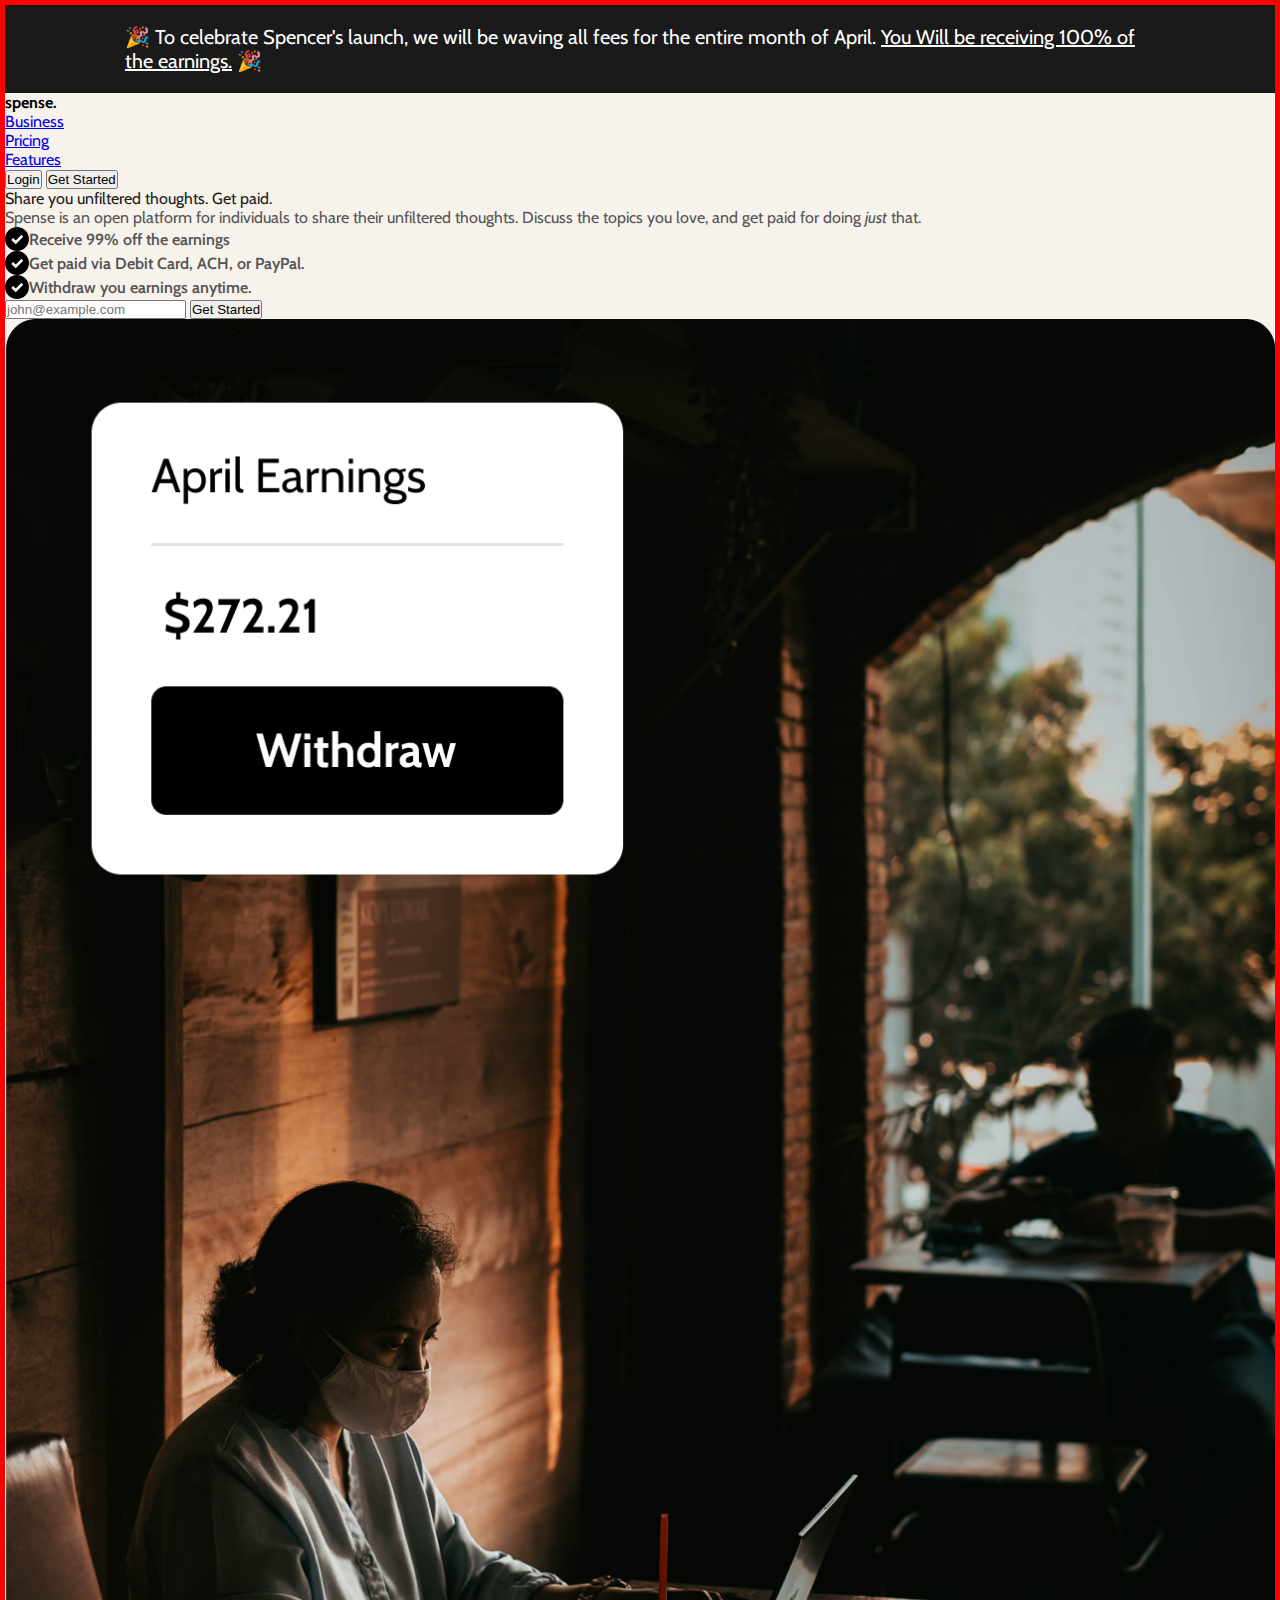
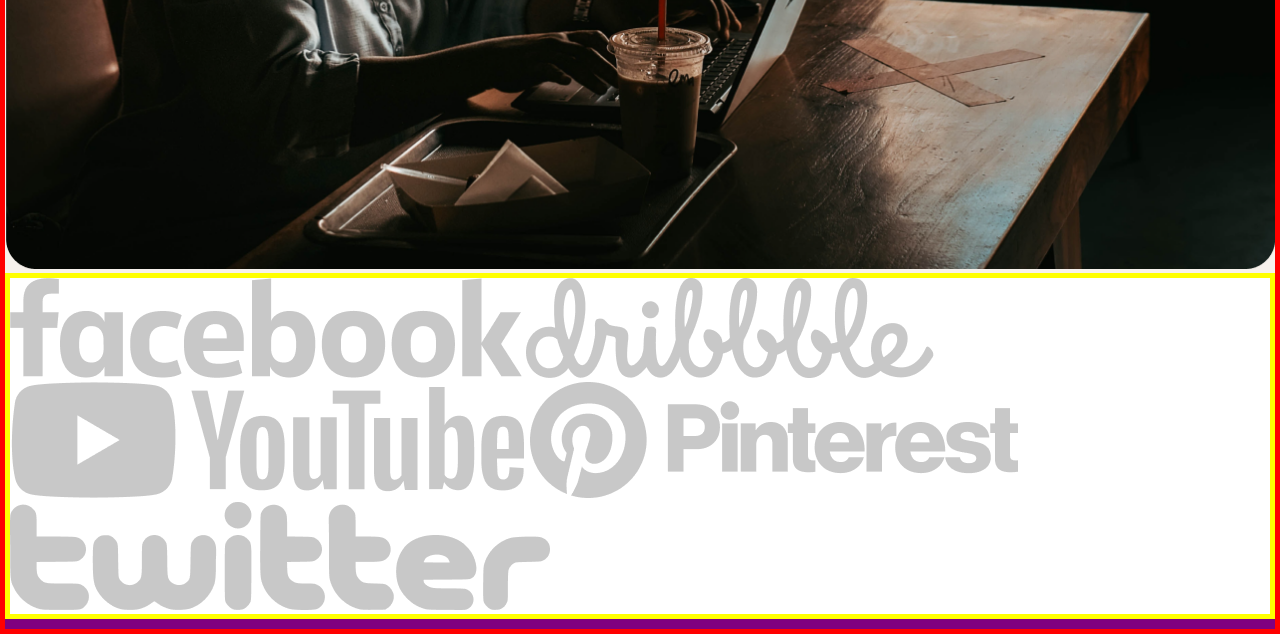
==== index.html @ 33059eef "finish header section mobile view" ====
<!DOCTYPE html>
<html lang="en">
<head>
    <meta charset="UTF-8">
    <meta http-equiv="X-UA-Compatible" content="IE=edge">
    <meta name="viewport" content="width=device-width, initial-scale=1.0">
    <link rel="stylesheet" href="style.css">
    <title>Spense</title>
</head>
<body>
    <div class = "flexContainer">
        <div class="banner">
            <p>&#127881 To celebrate Spencer's launch, we will be waving all fees for the entire month of April. <u>You Will be receiving 100% of the earnings.</u> &#127881</p>
        </div>
        <div class="header">
            <div class = "headerBar">
                <div class="logo">spense.</div>
                <div class="nav">
                    <ul class = "navList">
                        <li class = "navItem"><a href="#">Business</a></li>
                        <li class = "navItem"><a href="#">Pricing</a></li>
                        <li class = "navItem"><a href="#">Features</a></li>
                    </ul>
                </div>
                <div class="signup">
                    <button>Login</button>
                    <button>Get Started</button>
                </div>
            </div>

                <div class="mobileBar">
                    <div class="logo">spense.</div>

                    <div id = "hambug" class = "hamburgerMenu">
                        <svg width="24" height="20" viewBox="0 0 24 20" fill="none" xmlns="http://www.w3.org/2000/svg">
                            <path d="M24 4H0V0H24V4ZM24 8H0V12H24V8ZM24 16H0V20H24V16Z" fill="black"/>
                        </svg>
                    </div>

                    <div id = "sidebar" class = "menuSide">
                        <ul class="navSidebar">
                            <li><a href="#">Business</a></li>
                            <li><a href="#">Pricing</a></li>
                            <li><a href="#">Features</a></li>
                            <li><button id = "sideBtn" class="contactBtn sideBtn">Login / Get Started</button></li>
                        </ul>
                    </div>
                </div>
            <div class="headerBody">
                <div class="headLeft">
                    <div class="bigText">Share you unfiltered thoughts. Get paid.</div>
                    <div class="smallText">Spense is an open platform for individuals to share their unfiltered thoughts. Discuss the topics you love, and get paid for doing <em>just</em> that.</div>
                    <ul class="perksList">
                        <li class="perk">
                            <img src="Assets\Checkmark.svg">
                            Receive 99% off the earnings
                        </li>
                        <li class="perk">
                            <img src="Assets\Checkmark.svg">
                            Get paid via Debit Card, ACH, or PayPal.
                        </li>
                        <li class="perk">
                            <img src="Assets\Checkmark.svg">
                            Withdraw you earnings anytime.
                        </li>
                    </ul>
                    <form class = "signupForm">
                        <input type="email" id = "email" name = "email" placeholder="john@example.com">
                        <input type = "submit" id = "submit" value = "Get Started">
                    </form>
                </div>
                <div class="headRight">
                    <div class="headImg"> 
                        <img class="headImgMob" src="Assets\HeroImageMobile.png">
                        <img class="headImgTab" src="Assets\Hero Image (Tablet).png">
                        <img class="headImgDesk" src="Assets\Hero Image (Desktop).png">
                    </div>
                </div>
            </div>
        </div>
        <div class="spotlight">
            <div class="compLogo">
                <img class = "facebook" src="Assets\Facebook Logo.png">
                <img class="dribbble" src="Assets\Dribbble Logo.png">
                <img class="youtube" src="Assets\Youtube Logo.png">
                <img class="pinterest" src="Assets\Pinterest Logo.png">
                <img class="twitter" src="Assets\Twitter Logo.png">
            </div>
            <div class="mobHighlight">

            </div>
            <div class="demoHighlight"></div>

        </div>
        <div class="footer">

        </div>
    </div>
</body>
</html>
---- style.css ----
@import url('https://fonts.googleapis.com/css2?family=Cabin&display=swap');

* {
    margin: 0;
    padding: 0;
}

@media (max-width: 480px) {
    /* body {
        max-width: 480px;
    } */

    .headerBar {
        display: none;
    }
        
    .banner p {
        padding: 20px 30px 20px 30px;
    }   

    .mobileBar {
        display: flex;
        padding: 30px 20px 20px 20px;
        align-items: center;

    }

    .logo {
        flex: 1;

    }

    .hamburgerMenu {
        flex: 1;
        display: flex;
        justify-content: flex-end;

    }

    #sidebar {
        display: none;
    }

    .headerBody {
        display: flex;
        flex-direction: column-reverse;
        align-items: center;
        justify-content: center;
        padding: 20px;
    }


    .headImgMob {
        width: 100%
    }

    .headImgTab {
        display: none;
    }

    .headImgDesk {
        display: none;
    }

    .headLeft {
        padding-top: 20px;
    }

    .bigText {
        font-size: 30px;
        font-weight: 700;
        padding-bottom: 10px;
    }

    .smallText {
        padding-bottom: 15px;
    }

    .perk {
        padding-bottom: 6px;
    }

    .perk img {
        padding-right: 15px;
    }

    .perksList {
        padding-bottom: 15px;
    }

    #email {
        width: 150px;
        height: 40px;
        border-radius: 5px;
        border: 1px solid #a4a4a4;
    }

    #email::placeholder {
        padding-left: 10px;
        font-family: 'Cabin', sans-serif;
    }

    #submit {
        width: 100px;
        height: 40px;
        border-radius: 5px;
        border: none;
        background-color: #000;
        color: #fff;
        font-family: 'Cabin', sans-serif;
    }


}

@media (min-width: 481px) and (max-width: 1024px) {
    .headerBar {
        display: none;
    }

    .mobileBar {
        display: block;
    }

    .banner p {
        padding: 20px 30px 20px 30px;
    }

    .headImgMob {
        display: none;
    }

    .headImgTab {
        width: 100%;
    }

    .headImgDesk {
        display: none;
    }
}

@media (min-width: 1025px) {
    .mobileBar {
        display: none;
    }

    .banner p {
        padding: 20px 120px 20px 120px;
    }

    .headImgMob {
        display: none;
    }

    .headImgTab {
        display: none;
    }

    .headImgDesk {
        width: 100%;
    }
    
}



.flexContainer {
    display: flex;
    flex-direction: column;
    border: 5px solid red;
    height: fit-content;
    font-family: 'Cabin', sans-serif;
}


/* ***** BANNER ***** */

.banner {
    background-color: #1a1a1a;
    color: #fff;
    font-family: 'Cabin', sans-serif;
    font-size: 20px;
}


/* ***** HEADER ***** */

.header {
    display: flex;
    flex-direction: column;
    background-color: rgb(247, 242, 236);
}

.logo {
    font-family: 'Cabin', sans-serif;
    font-weight: 800;
}



.perk {
    list-style: none;
    display: flex;
    align-items: center;
    color: #545454;
    font-weight: 600;
}



.bigText {
    color:#1a1a1a;
}

.smallText {
    color: #545454;
}




/* ***** SPOTLIGHT ***** */

.spotlight {
    border: 5px solid yellow;
}

/* ***** FOOTER ***** */

.footer {
    border: 5px solid purple;
}
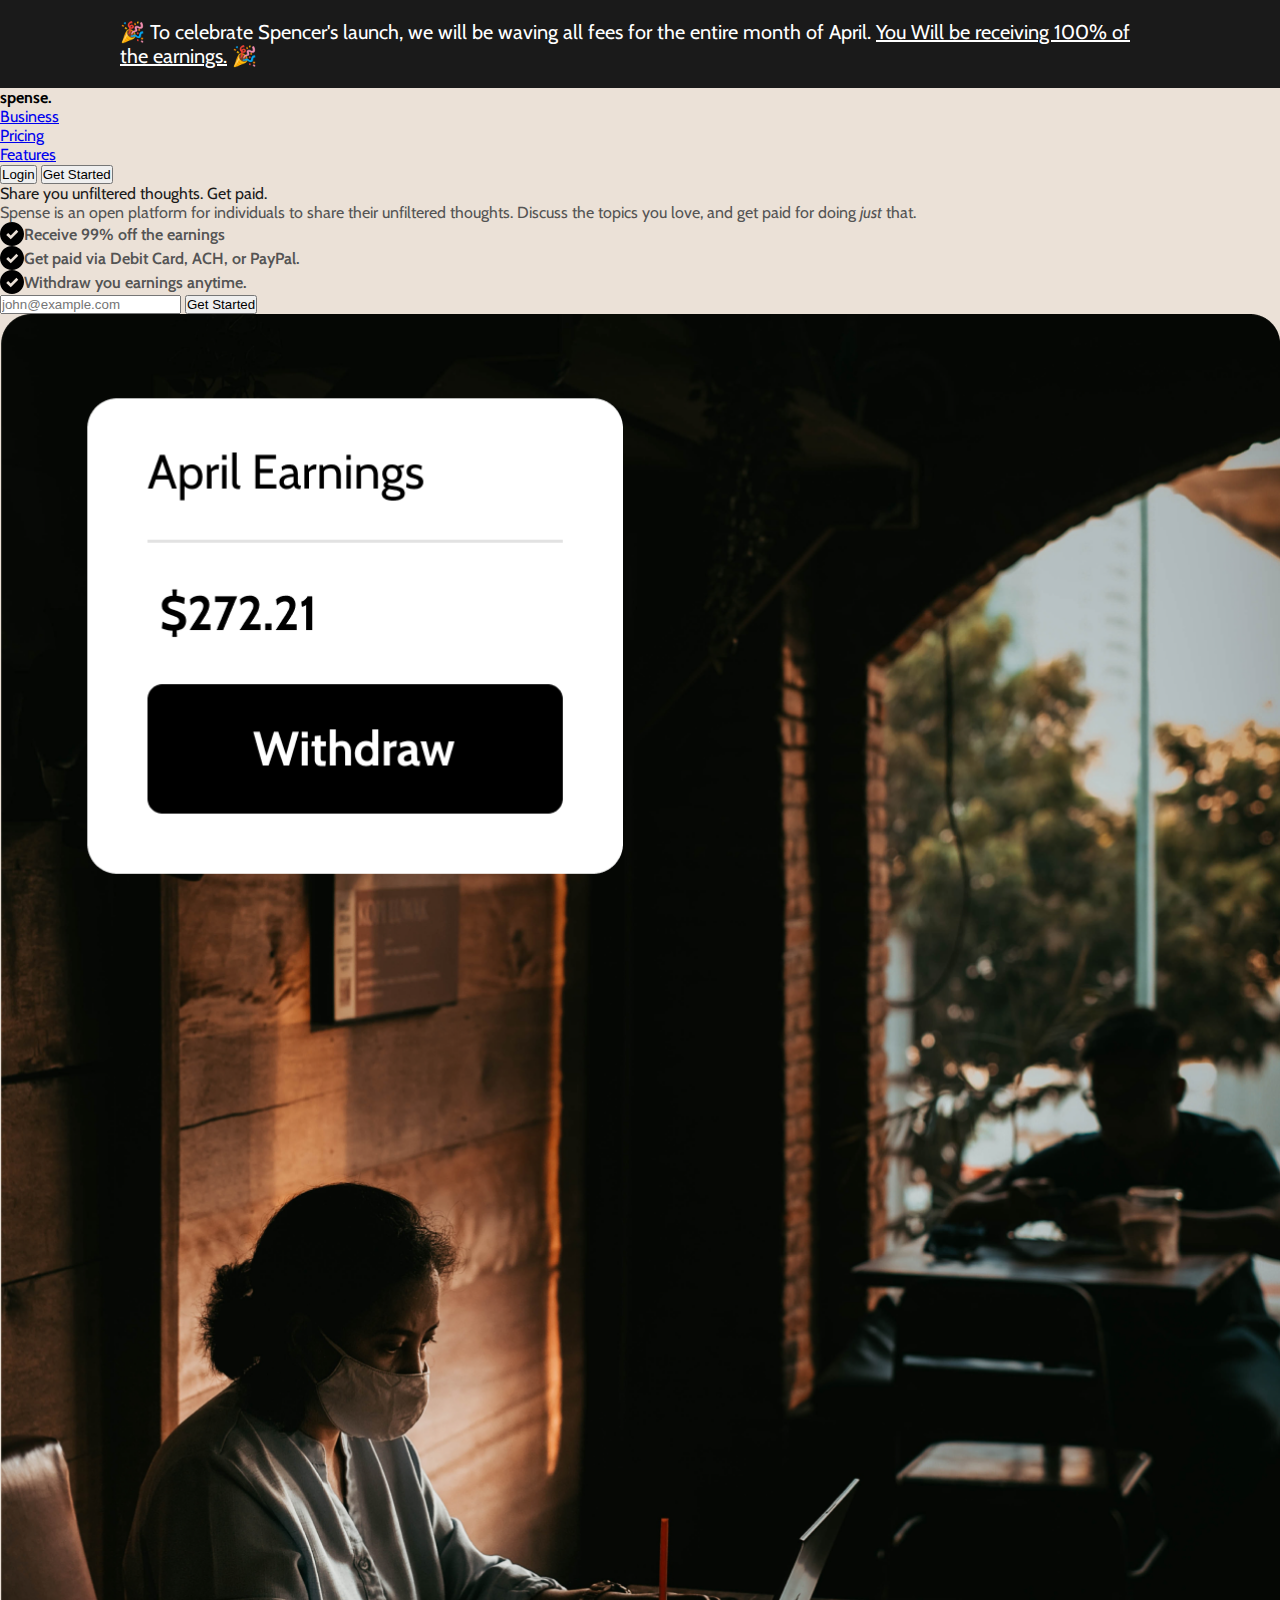
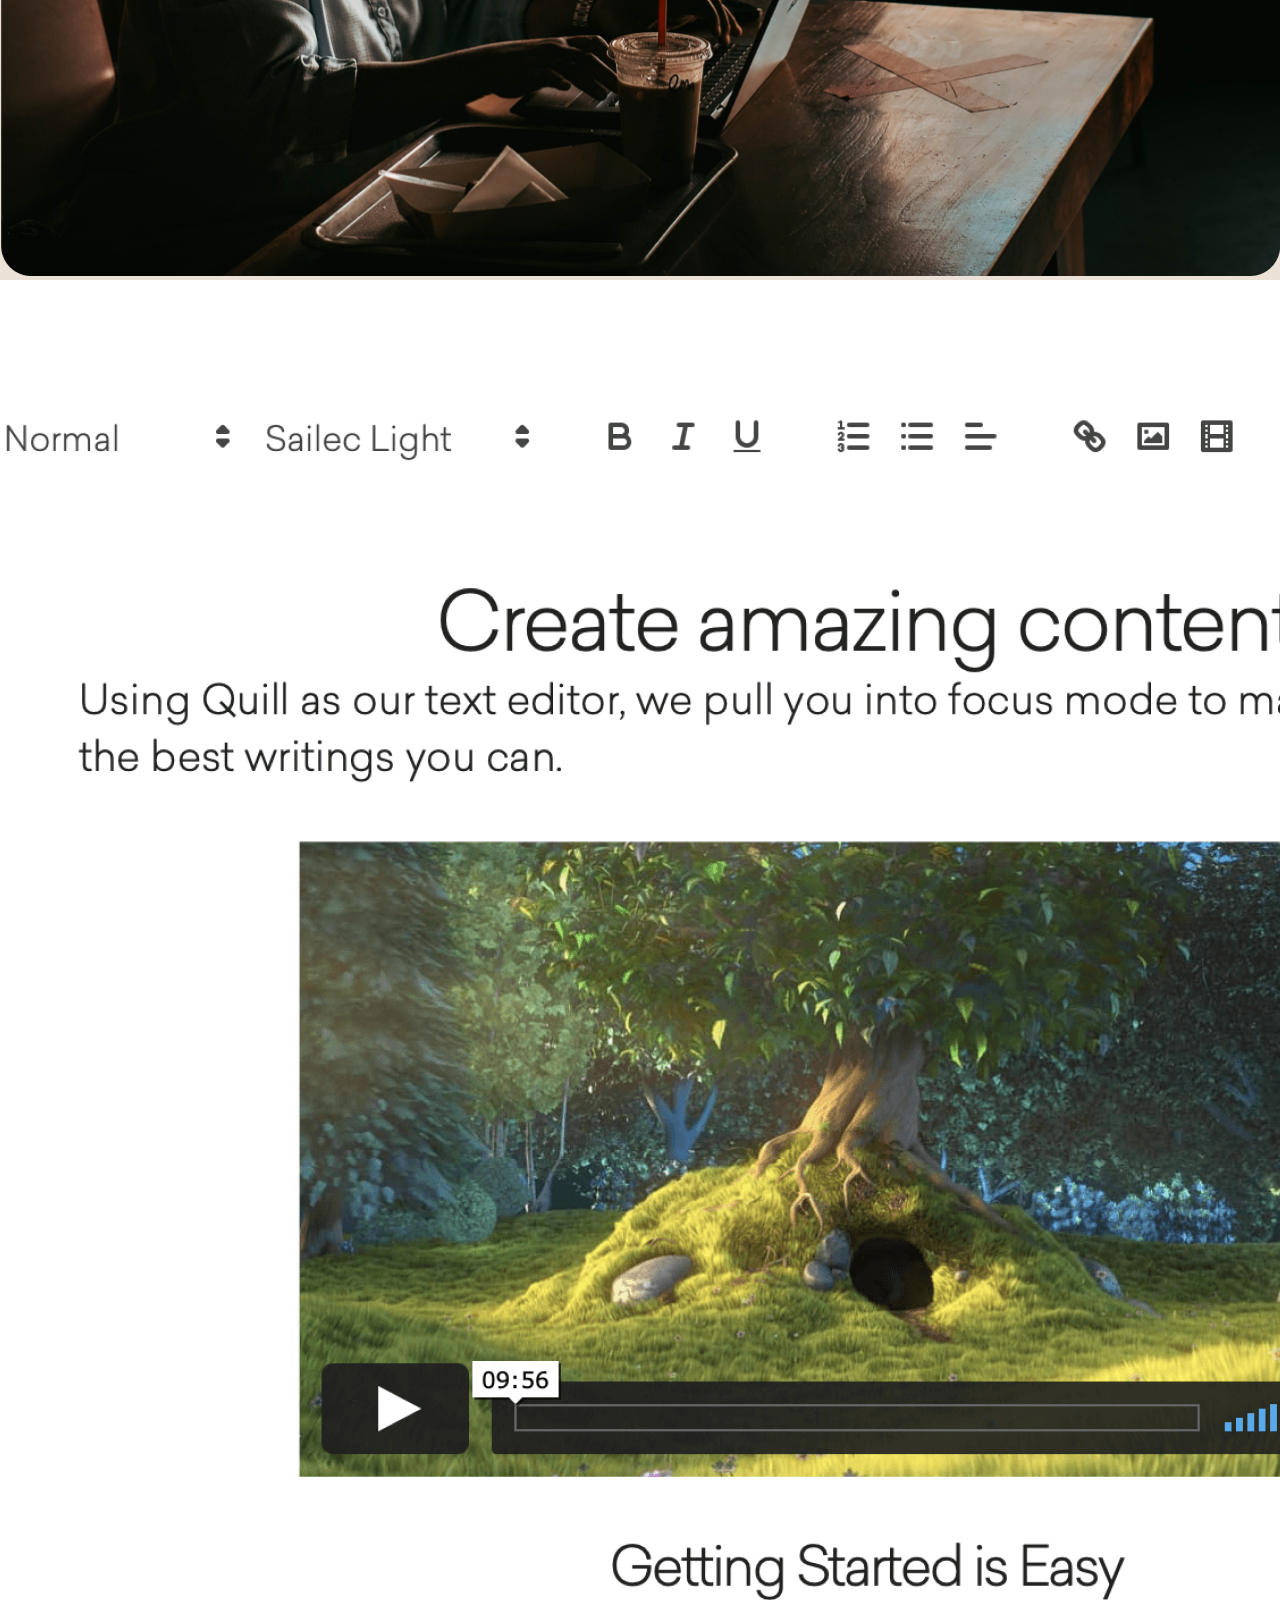
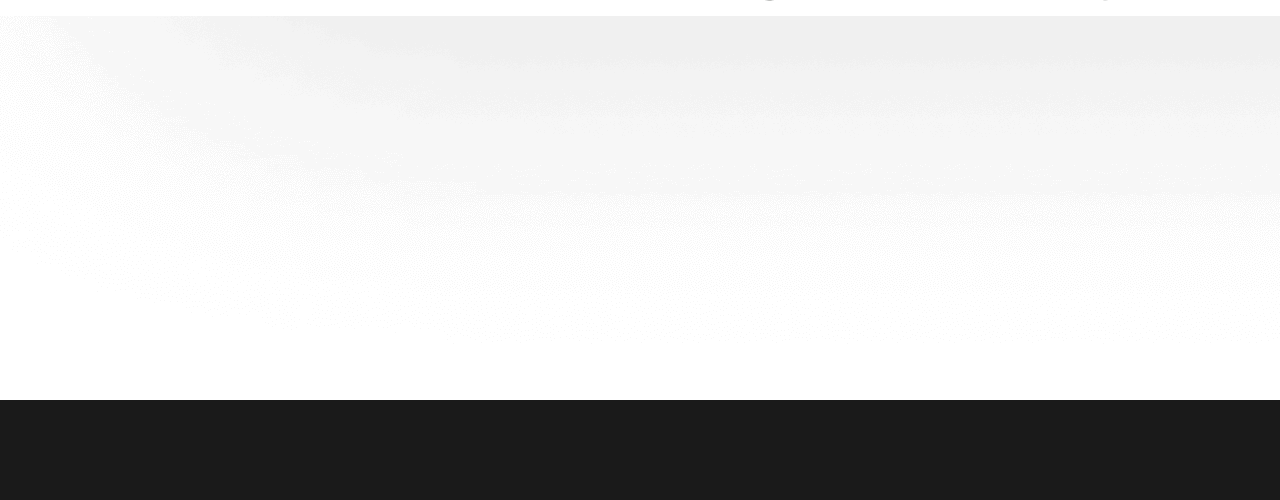
==== commit 8ffc0bb4: "finish spotlight section mobile" ====
--- a/index.html
+++ b/index.html
@@ -85,15 +85,37 @@
                 <img class="youtube" src="Assets\Youtube Logo.png">
                 <img class="pinterest" src="Assets\Pinterest Logo.png">
                 <img class="twitter" src="Assets\Twitter Logo.png">
+                <img class="reddit" src="Assets\Reddit Logo.png">
+                <img class="google" src="Assets\Google Logo.png">
+                <img class="slack" src="Assets\Slack Logo.png">
             </div>
             <div class="mobHighlight">
-
+                <div class="highlightLeft">
+                    <div class="hlBigText">Secure your money with Escrow.</div>
+                    <div class="hlSmallText">Spence uses Escrow to secure all payments. We believe Escrow offers the highest level of security for your payments, so you never need to worry about scams.</div>
+                    <div class="escrowLink"><a href="#">Learn more about Escrow &rarr;</a></div>
+                </div>
+                <div class="highlightRight">
+                    <img class="phoneMock" src="Assets\Phone Mockup (Desktop).png">
+                    <img class="phoneMockMob" src="Assets\Phone Mockup (Mobile).png">
+                    <img class="phoneMockTab" src="Assets\Phone Mockup (Tablet).png">
+                </div>
             </div>
-            <div class="demoHighlight"></div>
+            
+            <div class="demoHighlight">
+                <div class="demoLeft">
+                    <img class="textEd" src="Assets\Text Editor.png">
+                </div>
+                <div class="demoRight">
+                    <div class="demoBigText">A text editor like no other.</div>
+                    <div class="demoSmallText">Our text editor pulls you into focus mode with it's simplistic design and usability so you can put out your best writings.</div>
+                    <div class="editorLink"><a href="#">Text Editor Live Demo &rarr;</a></div>
+                </div>
+            </div>
 
         </div>
         <div class="footer">
-
+            
         </div>
     </div>
 </body>
--- a/style.css
+++ b/style.css
@@ -111,6 +111,79 @@
     }
 
 
+    /* *****SPOTLIGHT***** */
+
+    .spotlight {
+        flex-direction: column;
+        padding: 50px 20px 10px 20px;
+        
+    }
+
+
+    .compLogo {
+        width: 100%;
+        display: flex;
+        justify-content: space-between;
+    }
+
+    .compLogo img {
+        width: 100px;
+        height: auto;
+    }
+
+    .pinterest,
+    .twitter,
+    .reddit,
+    .google,
+    .slack {
+        display: none;
+    }
+
+    .mobHighlight {
+        flex-direction: column;
+        align-items: center;
+        justify-content: center;
+    }
+
+    .mobHighlight .highlightLeft {
+        padding: 30px 30px 0 30px;
+        margin-bottom: 0;
+    }
+
+
+    .phoneMock {
+        display: none;
+    }
+
+    .phoneMockMob {
+        transform: translateY(3px);
+    }
+
+    
+
+
+    .phoneMockTab {
+        display: none;
+    }
+
+    .demoHighlight {
+        flex-direction: column-reverse;
+    }
+
+
+    .textEd {
+        width: 100%;
+        margin: 0;
+    }
+
+    .demoBigText {
+        padding: 30px 0 10px 0; 
+    }
+
+    .demoRight {
+        padding-bottom: 30px;
+    }
+
 }
 
 @media (min-width: 481px) and (max-width: 1024px) {
@@ -137,6 +210,22 @@
     .headImgDesk {
         display: none;
     }
+
+
+
+    /* *****SPOTLIGHT****** */
+
+    .phoneMock {
+        display: none;
+    }
+
+    .phoneMockMob {
+        display: none;
+    }
+
+    .phoneMockTab {
+        width: 100%;
+    }
 }
 
 @media (min-width: 1025px) {
@@ -159,6 +248,20 @@
     .headImgDesk {
         width: 100%;
     }
+
+    /* *****SPOTLIGHT***** */
+
+    .phoneMock {
+        width: 100%;
+    }
+
+    .phoneMockMob {
+        display: none;
+    }
+
+    .phoneMockTab {
+        display: none;
+    }
     
 }
 
@@ -167,7 +270,6 @@
 .flexContainer {
     display: flex;
     flex-direction: column;
-    border: 5px solid red;
     height: fit-content;
     font-family: 'Cabin', sans-serif;
 }
@@ -188,7 +290,7 @@
 .header {
     display: flex;
     flex-direction: column;
-    background-color: rgb(247, 242, 236);
+    background-color: rgb(235, 225, 215);
 }
 
 .logo {
@@ -222,12 +324,70 @@
 /* ***** SPOTLIGHT ***** */
 
 .spotlight {
-    border: 5px solid yellow;
+    display: flex;
+    background-color: #fff;
+    justify-content: center;
+    align-items: center;
+}
+
+.mobHighlight {
+    height: fit-content;
+    border-radius: 10px;
+    background-color: rgb(235, 225, 215);
+    
+    margin-top: 50px;
+    display: flex;
+}
+
+.hlBigText {
+    font-size: 36px;
+    font-weight: 600;
+    padding-bottom: 20px;
+    color: #1a1a1a;
+}
+
+.hlSmallText {
+    color: #545454;
+    font-size: 18px;
+    line-height: 1.5;
+    padding-bottom: 20px;
+}
+
+
+.escrowLink a {
+    color: #545454;
+    font-weight: 600;
+    font-size: 18px;
+}
+
+.demoHighlight {
+    display: flex;
+}
+
+.demoBigText {
+    font-size: 32px;
+    font-weight: 800;
+    color: #1a1a1a;
+}
+
+.demoSmallText {
+    font-size: 18px;
+    color: #545454;
+    line-height: 1.5;
+    padding-bottom: 20px;
+}
+
+.editorLink a {
+    color: #545454;
+    font-weight: 600;
+    font-size: 18px;
 }
 
 /* ***** FOOTER ***** */
 
 .footer {
-    border: 5px solid purple;
-}
-
+    background-color: #1a1a1a;
+    color: #fff;
+    height: 100px;
+}
+
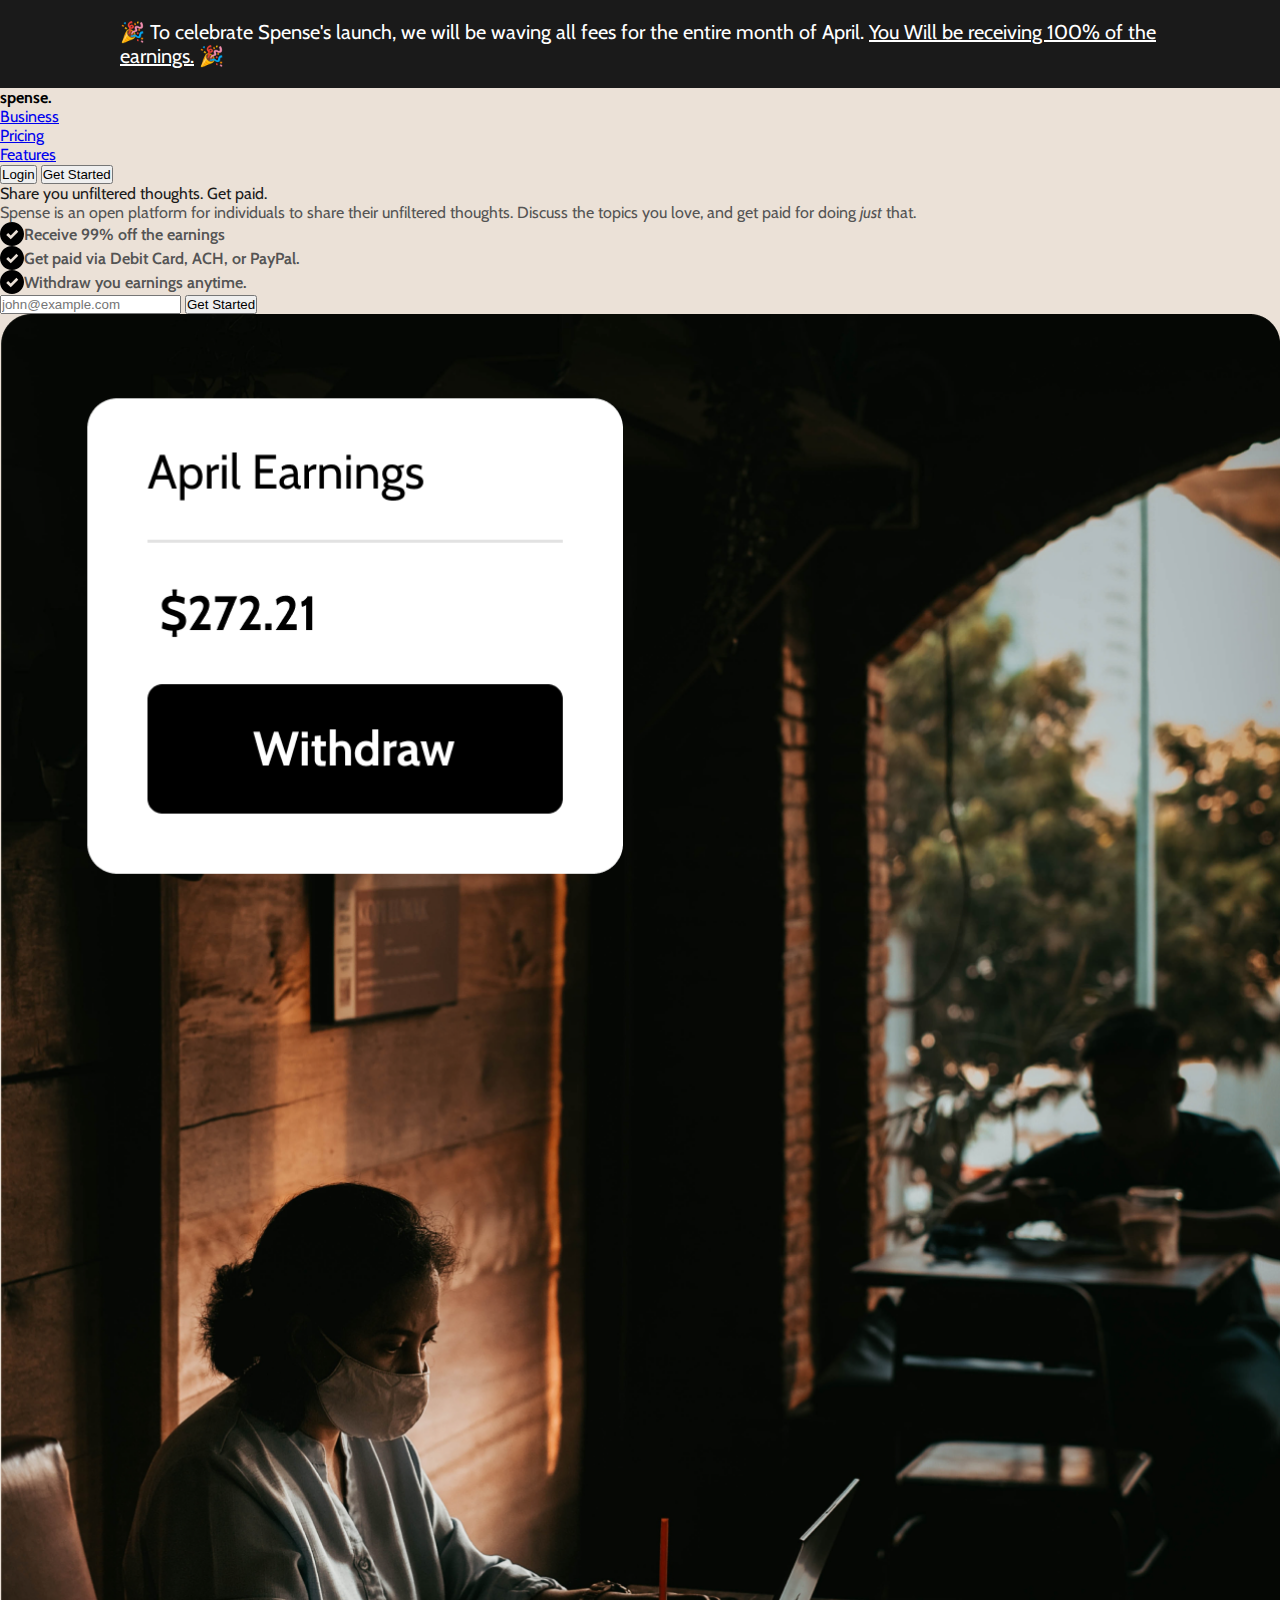
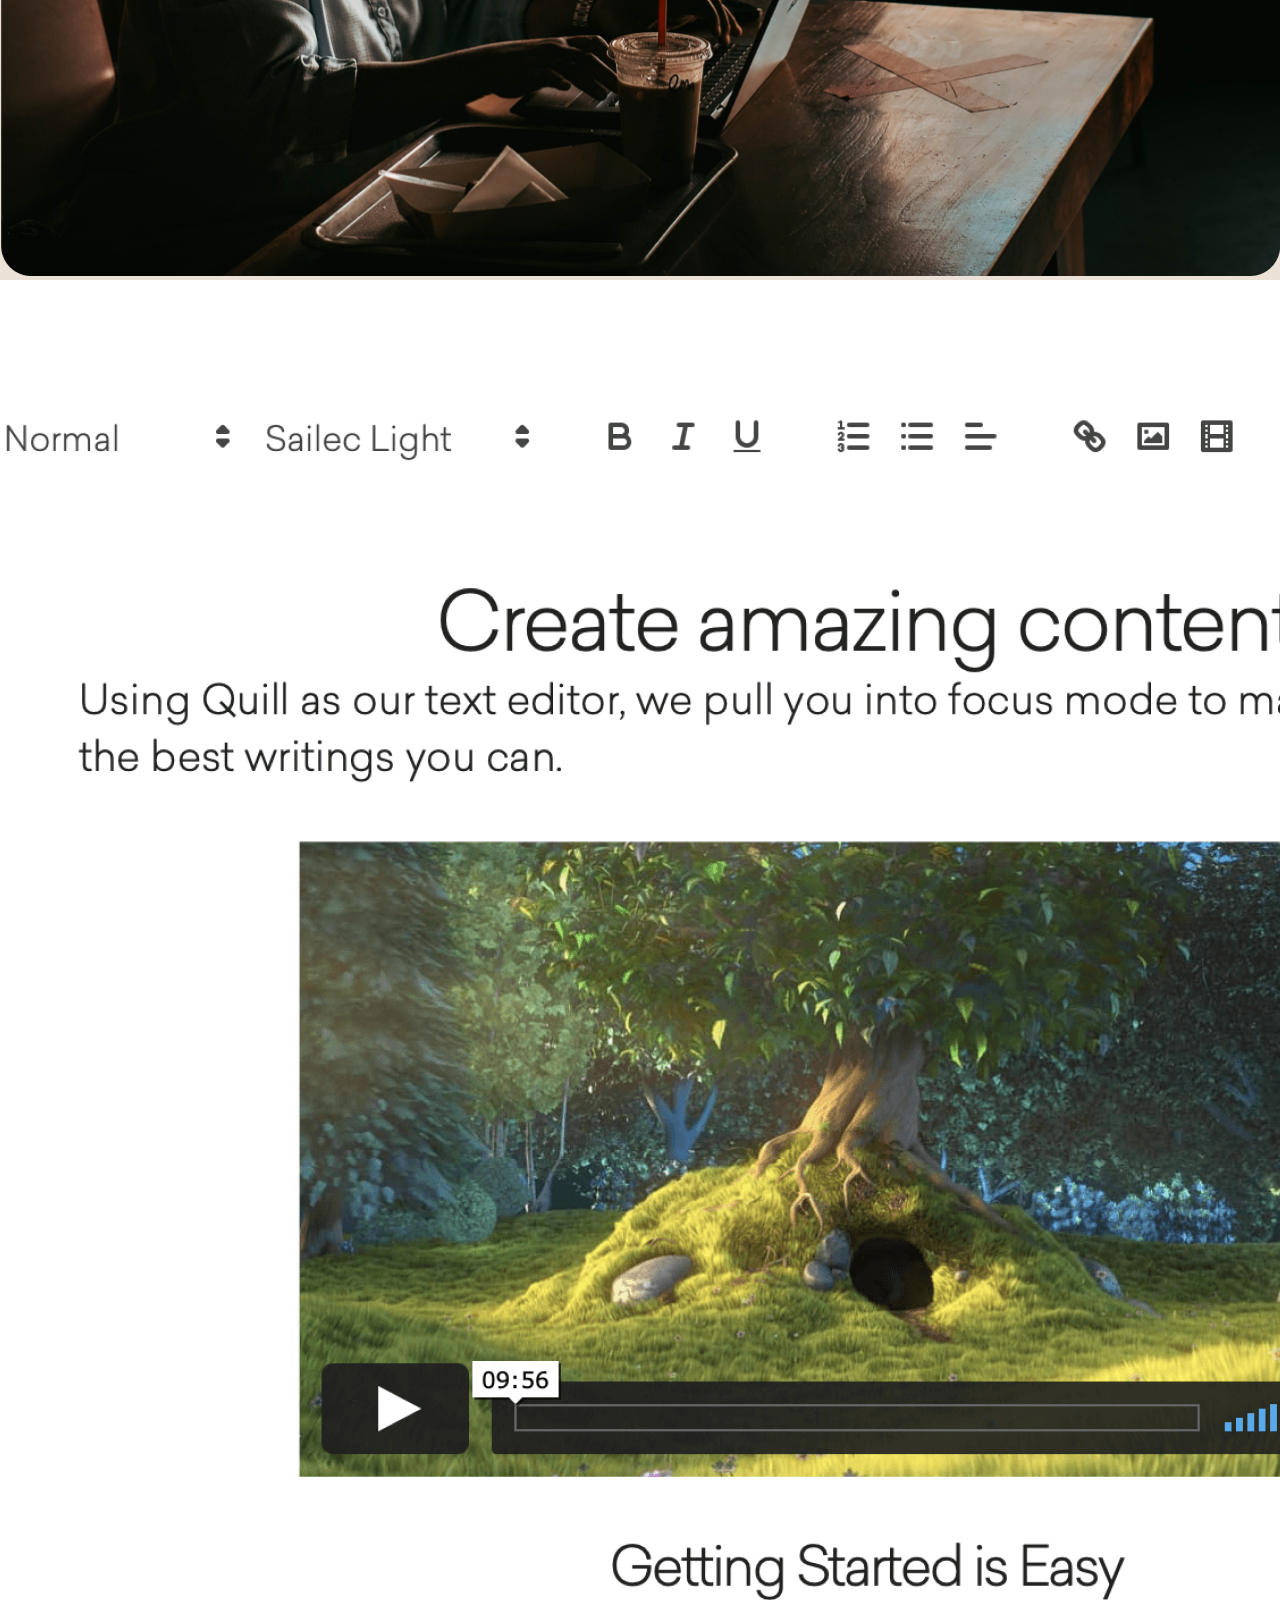
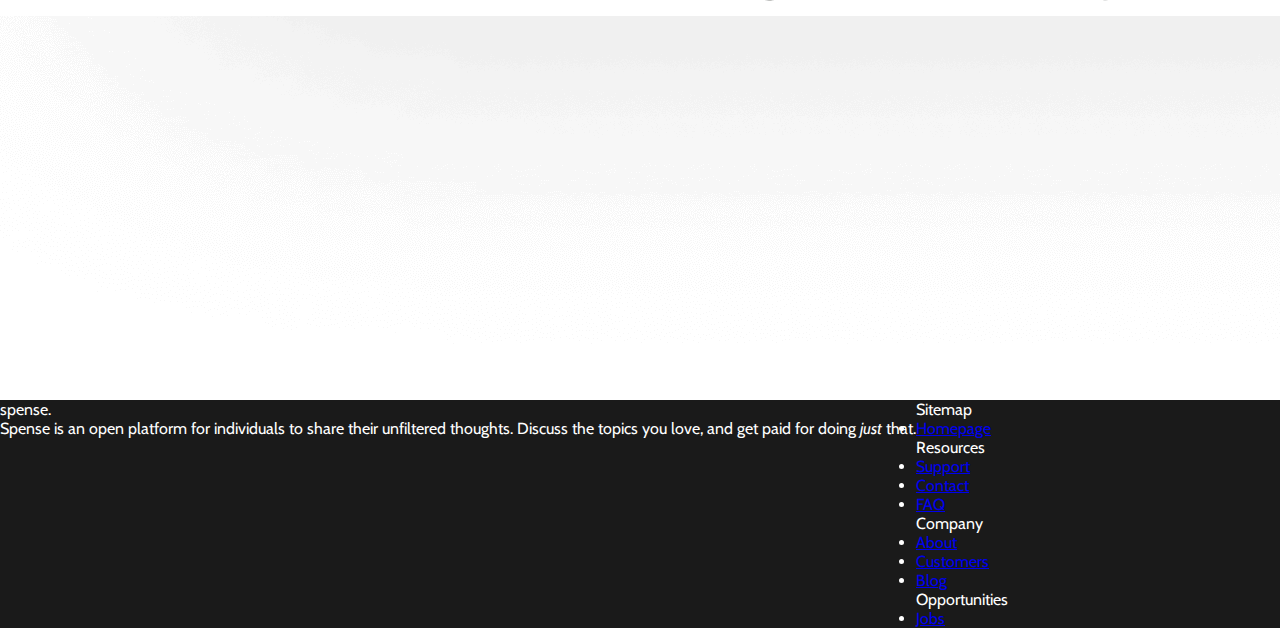
==== commit 5eea6211: "finish footer section mobile" ====
--- a/index.html
+++ b/index.html
@@ -10,7 +10,7 @@
 <body>
     <div class = "flexContainer">
         <div class="banner">
-            <p>&#127881 To celebrate Spencer's launch, we will be waving all fees for the entire month of April. <u>You Will be receiving 100% of the earnings.</u> &#127881</p>
+            <p>&#127881 To celebrate Spense's launch, we will be waving all fees for the entire month of April. <u>You Will be receiving 100% of the earnings.</u> &#127881</p>
         </div>
         <div class="header">
             <div class = "headerBar">
@@ -115,8 +115,47 @@
 
         </div>
         <div class="footer">
-            
+            <div class="bio">
+                <div class="bioHead">spense.</div>
+                <div class="bioText">Spense is an open platform for individuals to share their unfiltered thoughts. Discuss the topics you love, and get paid for doing <em>just</em> that.</div>
+            </div>
+            <div class="footLinks">
+
+                <div class="blockOne">
+                <div class="linkList">
+                    <div class="title">Sitemap</div>
+                        <ul class="footNav">
+                            <li class="navLink"><a href="#">Homepage</a></li>
+                        </ul>
+                    </div>
+                <div class="linkList">
+                    <div class="title">Resources</div>
+                        <ul class="footNav">
+                            <li class="navLink"><a href="#">Support</a></li>
+                            <li class="navLink"><a href="#">Contact</a></li>
+                            <li class="navLink"><a href="#">FAQ</a></li>
+                        </ul>
+                    </div>
+                </div>
+                
+
+                    <div class = "blockTwo">
+                        <div class="linkList">
+                        <div class="title">Company</div>
+                        <ul class="footNav">
+                            <li class="navLink"><a href="#">About</a></li>
+                            <li class="navLink"><a href="#">Customers</a></li>
+                            <li class="navLink"><a href="#">Blog</a></li>
+                        </ul>
+                    </div>
+                    <div class="linkList">
+                        <div class="title">Opportunities</div>
+                        <ul class="footNav">
+                            <li class="navLink"><a href="#">Jobs</a></li>
+                        </ul>
+                    </div>
+                </div>
+            </div>
         </div>
-    </div>
-</body>
+    </body>
 </html>--- a/style.css
+++ b/style.css
@@ -184,6 +184,71 @@
         padding-bottom: 30px;
     }
 
+    /* *****FOOTER***** */
+
+    .footer {
+        flex-direction: column;
+        padding: 0 20px 0 20px;
+    }
+
+    .bio {
+        padding: 50px 0 30px 0;
+    }
+
+    .bioHead {
+        font-weight: 600;
+        padding-bottom: 10px;
+        font-size: 18px;
+    }
+
+    .bioText {
+        font-size: 16px;
+        line-height: 1.5;
+        color: rgb(235, 225, 215);
+    }
+
+    .footLinks {
+        display: flex;
+        flex-direction: column-reverse;
+        flex-wrap: wrap;
+        justify-content: space-between;
+    }
+
+    .title {
+        padding-bottom: 10px;
+        font-size:20px;
+        font-weight: 700;
+    }
+
+    .footLinks li {
+        list-style: none;
+        padding-bottom: 10px;
+    }
+
+    .footLinks a {
+        text-decoration: none;
+        color: rgb(235, 225, 215);
+        font-size: 18px;
+        
+    }
+
+    .blockOne {
+        display: flex;
+        justify-content: space-between;
+        padding-top: 20px;
+        padding-bottom: 30px;
+        
+    }
+
+    .blockTwo {
+        display: flex;
+        justify-content: space-between;
+    }
+
+    .linkList {
+        width: 120px;
+    }
+
 }
 
 @media (min-width: 481px) and (max-width: 1024px) {
@@ -388,6 +453,6 @@
 .footer {
     background-color: #1a1a1a;
     color: #fff;
-    height: 100px;
-}
-
+    display: flex;
+}
+
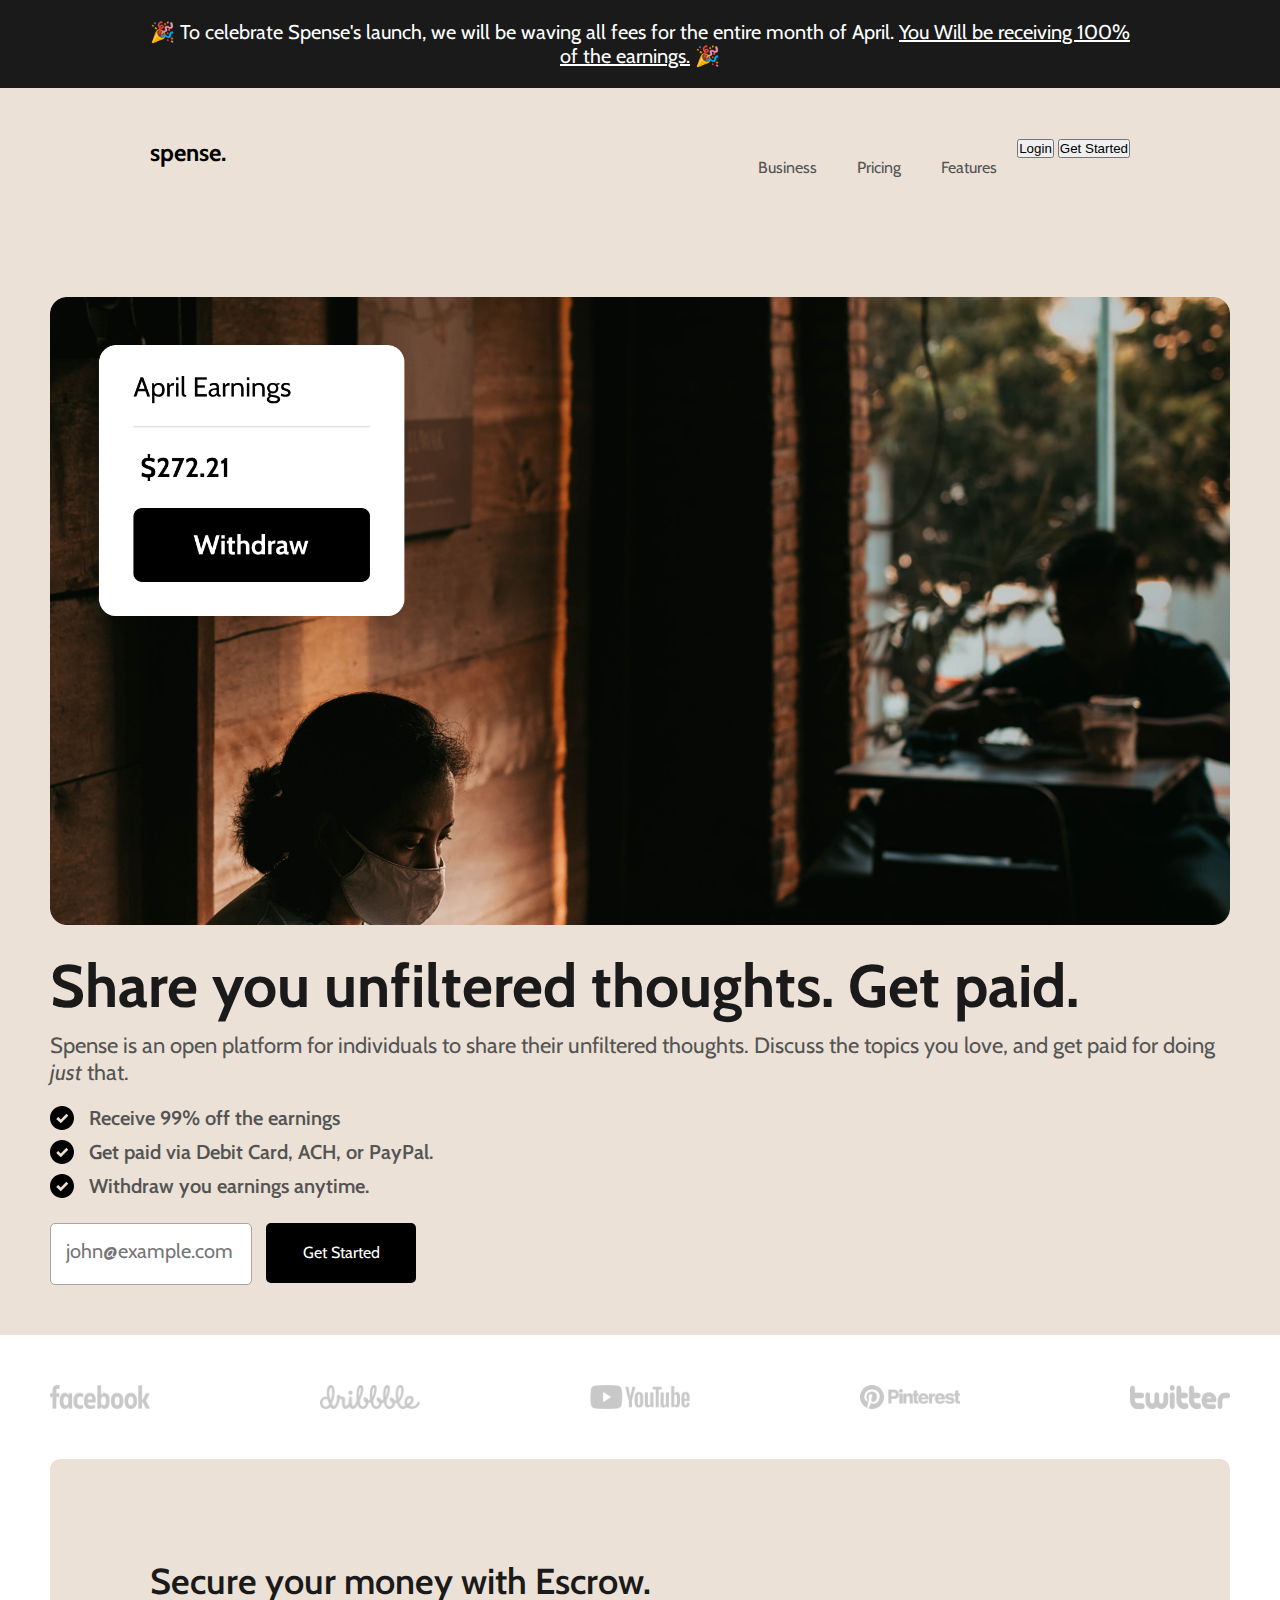
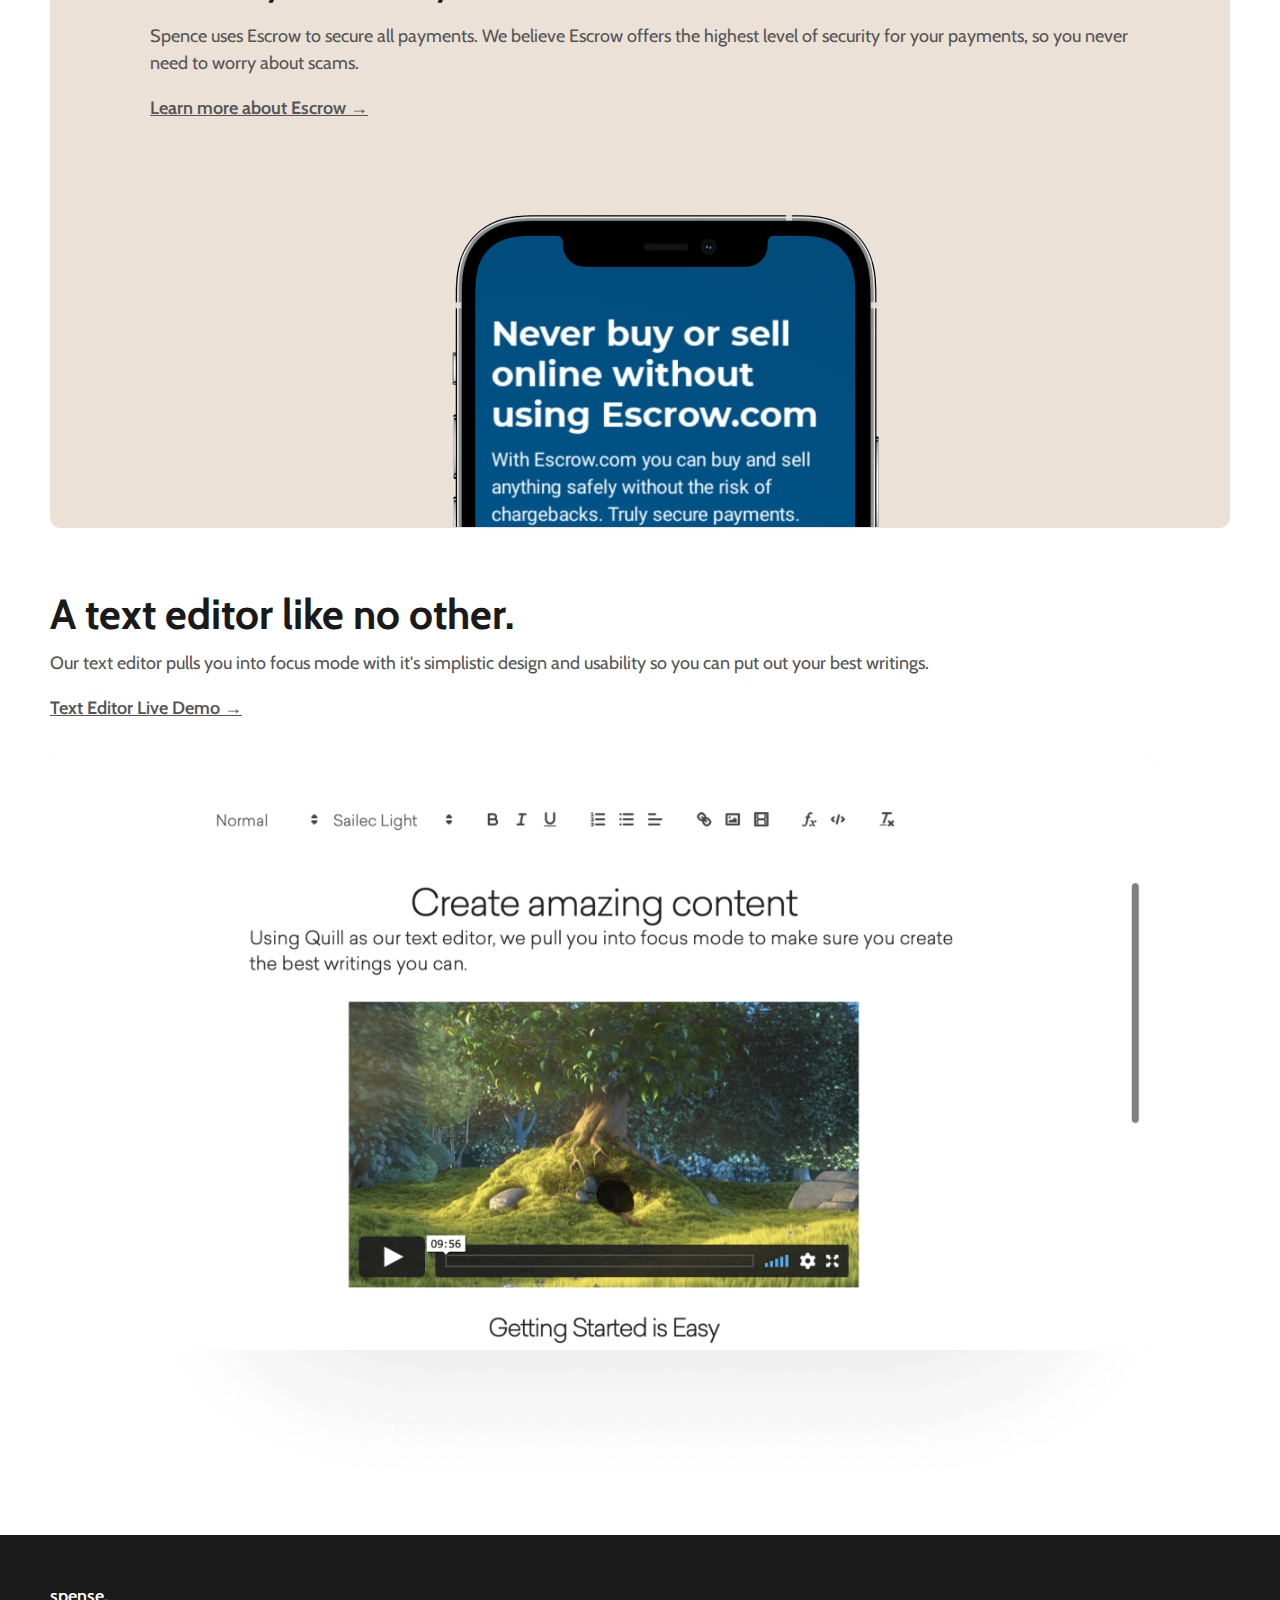
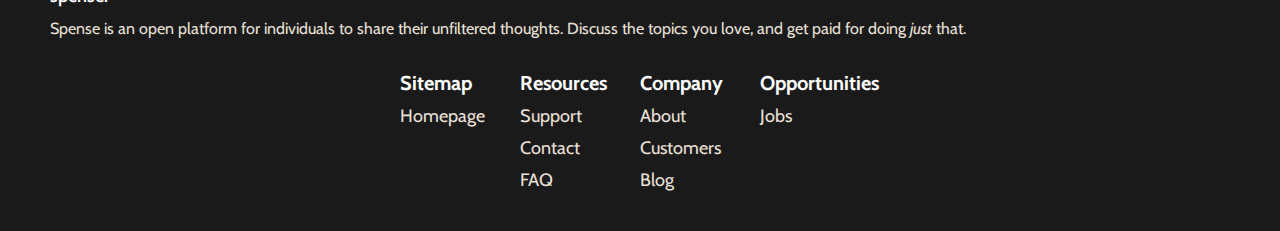
==== commit 88cc44ae: "finish tablet view" ====
--- a/index.html
+++ b/index.html
@@ -91,9 +91,11 @@
             </div>
             <div class="mobHighlight">
                 <div class="highlightLeft">
-                    <div class="hlBigText">Secure your money with Escrow.</div>
-                    <div class="hlSmallText">Spence uses Escrow to secure all payments. We believe Escrow offers the highest level of security for your payments, so you never need to worry about scams.</div>
-                    <div class="escrowLink"><a href="#">Learn more about Escrow &rarr;</a></div>
+                    <div class="highlightText">
+                        <div class="hlBigText">Secure your money with Escrow.</div>
+                        <div class="hlSmallText">Spence uses Escrow to secure all payments. We believe Escrow offers the highest level of security for your payments, so you never need to worry about scams.</div>
+                        <div class="escrowLink"><a href="#">Learn more about Escrow &rarr;</a></div>
+                    </div>
                 </div>
                 <div class="highlightRight">
                     <img class="phoneMock" src="Assets\Phone Mockup (Desktop).png">
@@ -122,14 +124,14 @@
             <div class="footLinks">
 
                 <div class="blockOne">
-                <div class="linkList">
-                    <div class="title">Sitemap</div>
+                    <div class="linkList">
+                        <div class="title">Sitemap</div>
                         <ul class="footNav">
                             <li class="navLink"><a href="#">Homepage</a></li>
                         </ul>
                     </div>
-                <div class="linkList">
-                    <div class="title">Resources</div>
+                    <div class="linkList">
+                        <div class="title">Resources</div>
                         <ul class="footNav">
                             <li class="navLink"><a href="#">Support</a></li>
                             <li class="navLink"><a href="#">Contact</a></li>
--- a/style.css
+++ b/style.css
@@ -4,18 +4,16 @@
     margin: 0;
     padding: 0;
 }
+/* *****PHONE***** */
 
 @media (max-width: 480px) {
-    /* body {
-        max-width: 480px;
-    } */
-
     .headerBar {
         display: none;
     }
         
     .banner p {
         padding: 20px 30px 20px 30px;
+        text-align: center;
     }   
 
     .mobileBar {
@@ -150,6 +148,27 @@
         margin-bottom: 0;
     }
 
+    .hlBigText {
+        font-size: 36px;
+        font-weight: 600;
+        padding-bottom: 20px;
+        color: #1a1a1a;
+    }
+    
+    .hlSmallText {
+        color: #545454;
+        font-size: 18px;
+        line-height: 1.5;
+        padding-bottom: 20px;
+    }
+    
+    
+    .escrowLink a {
+        color: #545454;
+        font-weight: 600;
+        font-size: 18px;
+    }
+
 
     .phoneMock {
         display: none;
@@ -178,6 +197,7 @@
 
     .demoBigText {
         padding: 30px 0 10px 0; 
+        font-size: 32px;
     }
 
     .demoRight {
@@ -251,34 +271,473 @@
 
 }
 
+
+/* *****TABLET***** */
+
 @media (min-width: 481px) and (max-width: 1024px) {
     .headerBar {
         display: none;
     }
+        
+    .banner p {
+        padding: 20px 60px 20px 60px;
+        text-align: center;
+    }   
 
     .mobileBar {
-        display: block;
-    }
-
+        display: flex;
+        padding: 50px 50px 10px 50px;
+        align-items: center;
+
+    }
+
+    .logo {
+        flex: 1;
+
+    }
+
+    .hamburgerMenu {
+        flex: 1;
+        display: flex;
+        justify-content: flex-end;
+
+    }
+
+    #sidebar {
+        display: none;
+    }
+
+    .headerBody {
+        display: flex;
+        flex-direction: column-reverse;
+        align-items: center;
+        justify-content: center;
+        padding: 50px 50px 50px 50px;
+    }
+
+
+    .headImgMob {
+        display: none;
+    }
+
+    .headImgTab {
+        width: 100%
+    }
+
+    .headImgDesk {
+        display: none;
+    }
+
+    .headLeft {
+        padding-top: 20px;
+    }
+
+    .bigText {
+        font-size: 60px;
+        font-weight: 700;
+        padding-bottom: 10px;
+    }
+
+    .smallText {
+        padding-bottom: 15px;
+        font-size: 22px;
+        padding-bottom: 20px;
+    }
+
+    .perk {
+        padding-bottom: 10px;
+        font-size: 20px;
+    }
+
+    .perk img {
+        padding-right: 15px;
+    }
+
+    .perksList {
+        padding-bottom: 15px;
+    }
+
+    #email {
+        width: 200px;
+        height: 60px;
+        border-radius: 5px;
+        border: 1px solid #a4a4a4;
+    }
+
+    #email::placeholder {
+        padding-left: 15px;
+        font-family: 'Cabin', sans-serif;
+        font-size: 20px;
+    }
+
+    #submit {
+        width: 150px;
+        height: 60px;
+        border-radius: 5px;
+        border: none;
+        background-color: #000;
+        color: #fff;
+        font-family: 'Cabin', sans-serif;
+        font-size: 16px;
+        margin-left: 10px;
+    }
+
+
+    /* *****SPOTLIGHT***** */
+
+    .spotlight {
+        flex-direction: column;
+        padding: 50px 50px 10px 50px;
+        
+    }
+
+
+    .compLogo {
+        width: 100%;
+        display: flex;
+        justify-content: space-between;
+    }
+
+    .compLogo img {
+        width: 100px;
+        height: auto;
+    }
+
+    
+    .reddit,
+    .google,
+    .slack {
+        display: none;
+    }
+
+    .mobHighlight {
+        flex-direction: column;
+        align-items: center;
+        justify-content: center;
+    }
+
+
+
+    .highlightText {
+        padding: 100px 100px 0 100px;
+    }
+
+    .hlBigText {
+        font-size: 36px;
+        font-weight: 600;
+        padding-bottom: 20px;
+        color: #1a1a1a;
+    }
+    
+    .hlSmallText {
+        color: #545454;
+        font-size: 18px;
+        line-height: 1.5;
+        padding-bottom: 20px;
+    }
+    
+    
+    .escrowLink a {
+        color: #545454;
+        font-weight: 600;
+        font-size: 18px;
+    }
+
+
+
+    .phoneMock {
+        display: none;
+    }
+
+    .phoneMockMob {
+        display: none;
+    }
+
+    
+
+
+    .phoneMockTab {
+        transform: translateY(3px);
+        height: auto;
+    }
+
+    .demoHighlight {
+        flex-direction: column-reverse;
+    }
+
+
+    .textEd {
+        width: 100%;
+        height: auto;
+        margin: 0;
+    }
+
+    .demoBigText {
+        padding: 60px 0 10px 0;
+        font-size: 42px;
+    }
+
+    .demoRight {
+        padding-bottom: 30px;
+    }
+
+    /* *****FOOTER***** */
+
+    .footer {
+        flex-direction: column;
+        padding: 0 50px 0 50px;
+    }
+
+    .bio {
+        padding: 50px 0 30px 0;
+
+    }
+
+    .bioHead {
+        font-weight: 600;
+        padding-bottom: 10px;
+        font-size: 18px;
+    }
+
+    .bioText {
+        font-size: 16px;
+        line-height: 1.5;
+        color: rgb(235, 225, 215);
+    }
+
+    .footLinks {
+        display: flex;
+        flex-direction: row;
+        justify-content: center;
+        align-items: center;
+    }
+
+    .title {
+        padding-bottom: 10px;
+        font-size:20px;
+        font-weight: 700;
+    }
+
+
+    .footLinks li {
+        list-style: none;
+        padding-bottom: 10px;
+    }
+
+    .footLinks a {
+        text-decoration: none;
+        color: rgb(235, 225, 215);
+        font-size: 18px;
+        
+    }
+
+    .blockOne {
+        display: flex;
+        justify-content: space-between;
+        
+    }
+
+    .blockTwo {
+        display: flex;
+        justify-content: space-between;
+    }
+
+    .linkList {
+        width: 120px;
+        padding-bottom: 30px;
+    }
+    
+    
+}
+
+/* *****DESKTOP***** */
+
+
+@media (min-width: 1025px) {
+
+    .headerBar {
+        display: flex;
+        padding: 50px 150px 50px 150px;
+    }
+        
     .banner p {
-        padding: 20px 30px 20px 30px;
-    }
+        padding: 20px 150px 20px 150px;
+        text-align: center;
+    }   
+
+    .mobileBar {
+        display: none;
+
+    }
+
+    .headerBar .logo {
+        flex: 1;
+        font-size: 24px;
+
+    }
+
+    .navList {
+        display: flex;
+        flex: 1;
+    }
+
+    .navList li {
+        list-style: none;
+        padding: 20px;
+    }
+
+    .navList a {
+        color: #545454;
+        text-decoration: none;
+        font-family: 'Cabin', sans-serif;
+    }
+
+    .hamburgerMenu {
+        display: none;
+
+    }
+
+    #sidebar {
+        display: none;
+    }
+
+    .headerBody {
+        display: flex;
+        flex-direction: column-reverse;
+        align-items: center;
+        justify-content: center;
+        padding: 50px 50px 50px 50px;
+    }
+
 
     .headImgMob {
         display: none;
     }
 
     .headImgTab {
+        width: 100%
+    }
+
+    .headImgDesk {
+        display: none;
+    }
+
+    .headLeft {
+        padding-top: 20px;
+    }
+
+    .bigText {
+        font-size: 60px;
+        font-weight: 700;
+        padding-bottom: 10px;
+    }
+
+    .smallText {
+        padding-bottom: 15px;
+        font-size: 22px;
+        padding-bottom: 20px;
+    }
+
+    .perk {
+        padding-bottom: 10px;
+        font-size: 20px;
+    }
+
+    .perk img {
+        padding-right: 15px;
+    }
+
+    .perksList {
+        padding-bottom: 15px;
+    }
+
+    #email {
+        width: 200px;
+        height: 60px;
+        border-radius: 5px;
+        border: 1px solid #a4a4a4;
+    }
+
+    #email::placeholder {
+        padding-left: 15px;
+        font-family: 'Cabin', sans-serif;
+        font-size: 20px;
+    }
+
+    #submit {
+        width: 150px;
+        height: 60px;
+        border-radius: 5px;
+        border: none;
+        background-color: #000;
+        color: #fff;
+        font-family: 'Cabin', sans-serif;
+        font-size: 16px;
+        margin-left: 10px;
+    }
+
+
+    /* *****SPOTLIGHT***** */
+
+    .spotlight {
+        flex-direction: column;
+        padding: 50px 50px 10px 50px;
+        
+    }
+
+
+    .compLogo {
         width: 100%;
-    }
-
-    .headImgDesk {
-        display: none;
-    }
-
-
-
-    /* *****SPOTLIGHT****** */
+        display: flex;
+        justify-content: space-between;
+    }
+
+    .compLogo img {
+        width: 100px;
+        height: auto;
+    }
+
+    
+    .reddit,
+    .google,
+    .slack {
+        display: none;
+    }
+
+    .mobHighlight {
+        flex-direction: column;
+        align-items: center;
+        justify-content: center;
+    }
+
+
+
+    .highlightText {
+        padding: 100px 100px 0 100px;
+    }
+
+    .hlBigText {
+        font-size: 36px;
+        font-weight: 600;
+        padding-bottom: 20px;
+        color: #1a1a1a;
+    }
+    
+    .hlSmallText {
+        color: #545454;
+        font-size: 18px;
+        line-height: 1.5;
+        padding-bottom: 20px;
+    }
+    
+    
+    .escrowLink a {
+        color: #545454;
+        font-weight: 600;
+        font-size: 18px;
+    }
+
+
 
     .phoneMock {
         display: none;
@@ -288,46 +747,101 @@
         display: none;
     }
 
+    
+
+
     .phoneMockTab {
+        transform: translateY(3px);
+        height: auto;
+    }
+
+    .demoHighlight {
+        flex-direction: column-reverse;
+    }
+
+
+    .textEd {
         width: 100%;
-    }
-}
-
-@media (min-width: 1025px) {
-    .mobileBar {
-        display: none;
-    }
-
-    .banner p {
-        padding: 20px 120px 20px 120px;
-    }
-
-    .headImgMob {
-        display: none;
-    }
-
-    .headImgTab {
-        display: none;
-    }
-
-    .headImgDesk {
-        width: 100%;
-    }
-
-    /* *****SPOTLIGHT***** */
-
-    .phoneMock {
-        width: 100%;
-    }
-
-    .phoneMockMob {
-        display: none;
-    }
-
-    .phoneMockTab {
-        display: none;
-    }
-    
+        height: auto;
+        margin: 0;
+    }
+
+    .demoBigText {
+        padding: 60px 0 10px 0;
+        font-size: 42px;
+    }
+
+    .demoRight {
+        padding-bottom: 30px;
+    }
+
+    /* *****FOOTER***** */
+
+    .footer {
+        flex-direction: column;
+        padding: 0 50px 0 50px;
+    }
+
+    .bio {
+        padding: 50px 0 30px 0;
+
+    }
+
+    .bioHead {
+        font-weight: 600;
+        padding-bottom: 10px;
+        font-size: 18px;
+    }
+
+    .bioText {
+        font-size: 16px;
+        line-height: 1.5;
+        color: rgb(235, 225, 215);
+    }
+
+    .footLinks {
+        display: flex;
+        flex-direction: row;
+        justify-content: center;
+        align-items: center;
+    }
+
+    .title {
+        padding-bottom: 10px;
+        font-size:20px;
+        font-weight: 700;
+    }
+
+
+    .footLinks li {
+        list-style: none;
+        padding-bottom: 10px;
+    }
+
+    .footLinks a {
+        text-decoration: none;
+        color: rgb(235, 225, 215);
+        font-size: 18px;
+        
+    }
+
+    .blockOne {
+        display: flex;
+        justify-content: space-between;
+        
+    }
+
+    .blockTwo {
+        display: flex;
+        justify-content: space-between;
+    }
+
+    .linkList {
+        width: 120px;
+        padding-bottom: 30px;
+    }
+
+
 }
 
 
@@ -404,33 +918,14 @@
     display: flex;
 }
 
-.hlBigText {
-    font-size: 36px;
-    font-weight: 600;
-    padding-bottom: 20px;
-    color: #1a1a1a;
-}
-
-.hlSmallText {
-    color: #545454;
-    font-size: 18px;
-    line-height: 1.5;
-    padding-bottom: 20px;
-}
-
-
-.escrowLink a {
-    color: #545454;
-    font-weight: 600;
-    font-size: 18px;
-}
+
 
 .demoHighlight {
     display: flex;
 }
 
 .demoBigText {
-    font-size: 32px;
+    
     font-weight: 800;
     color: #1a1a1a;
 }
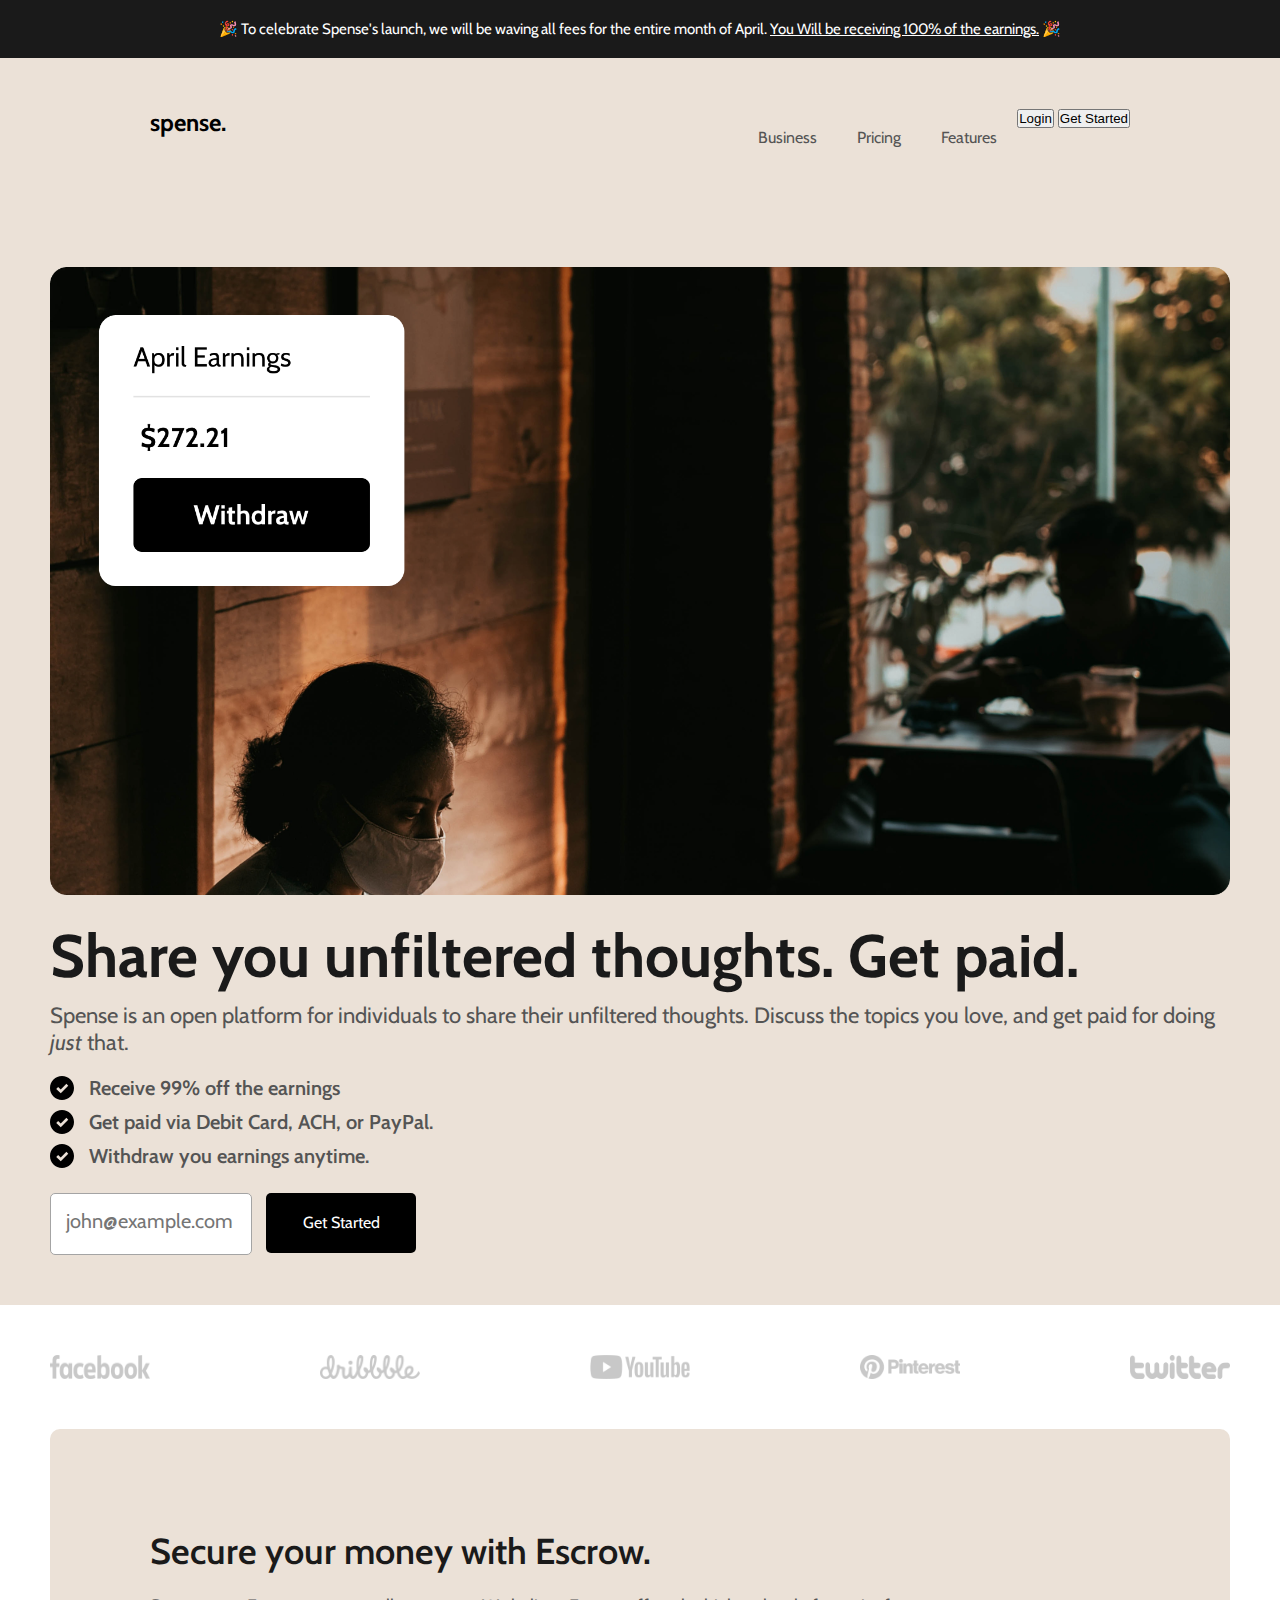
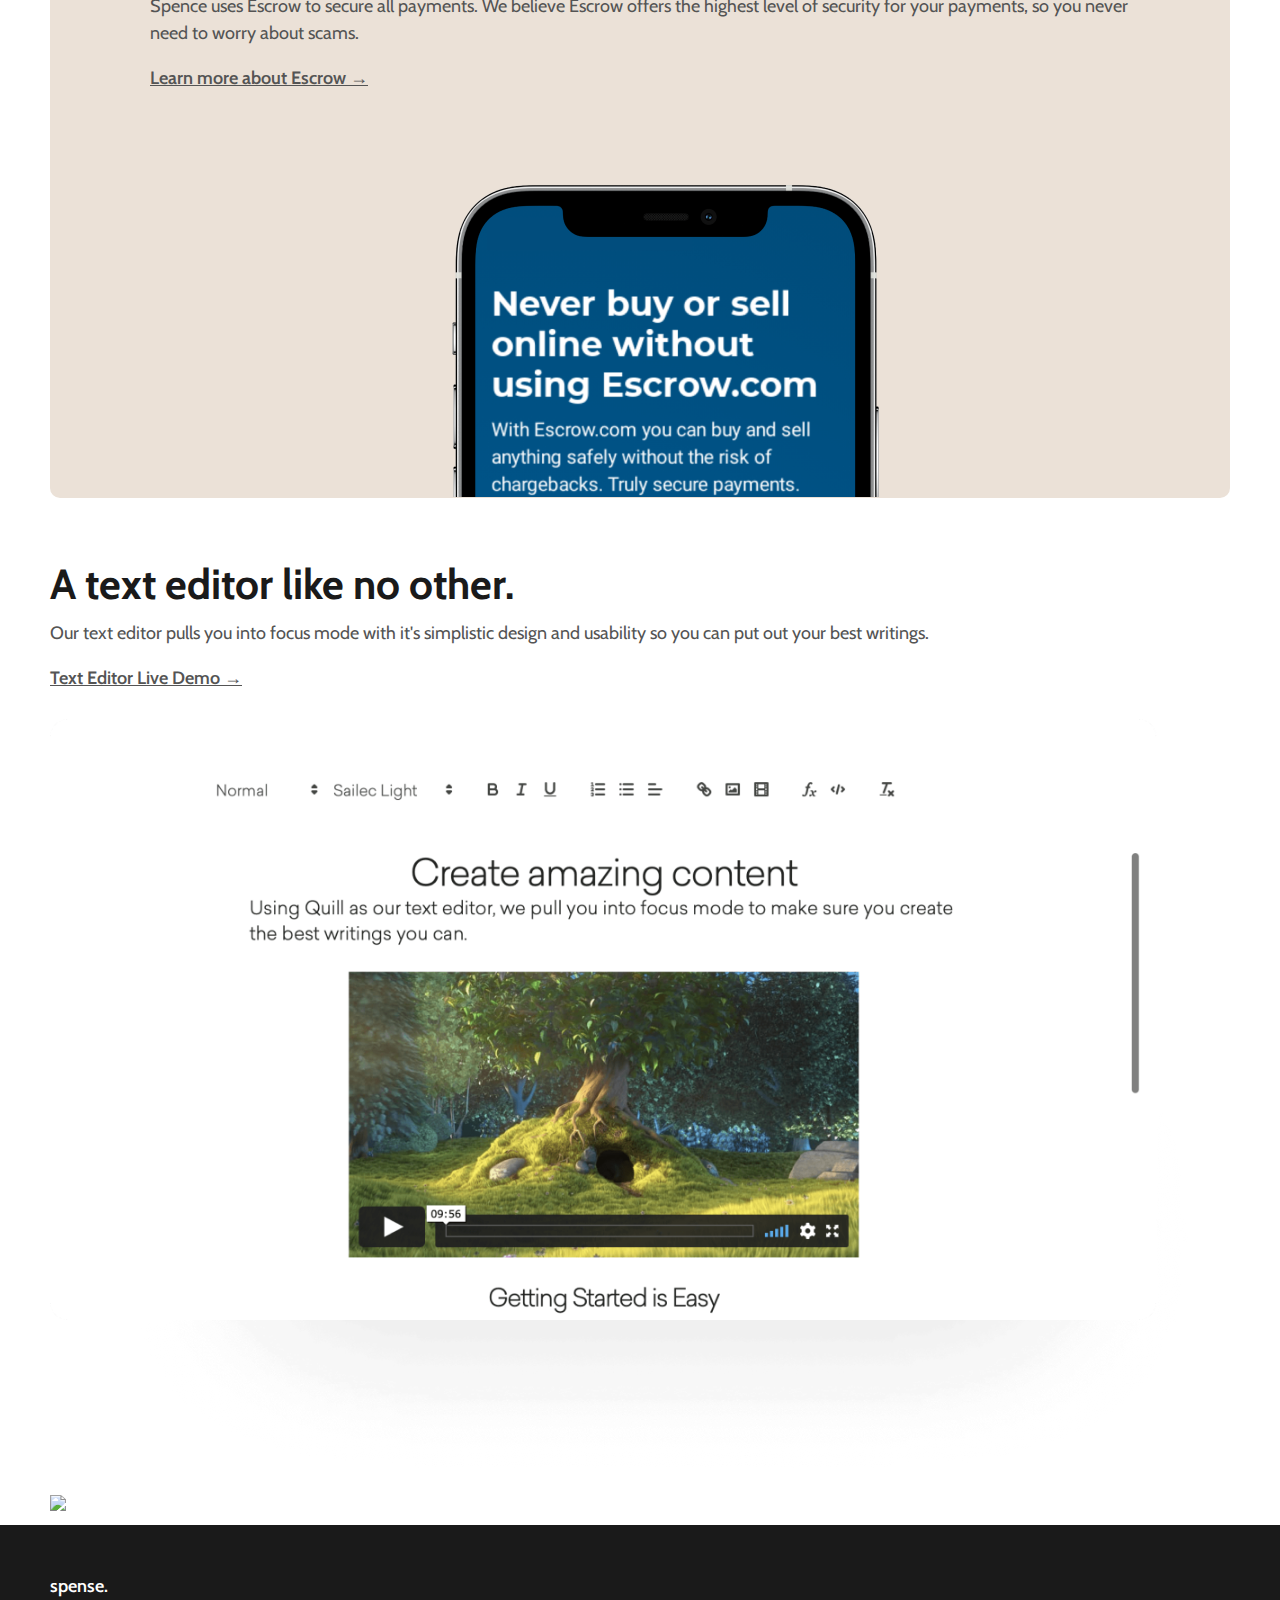
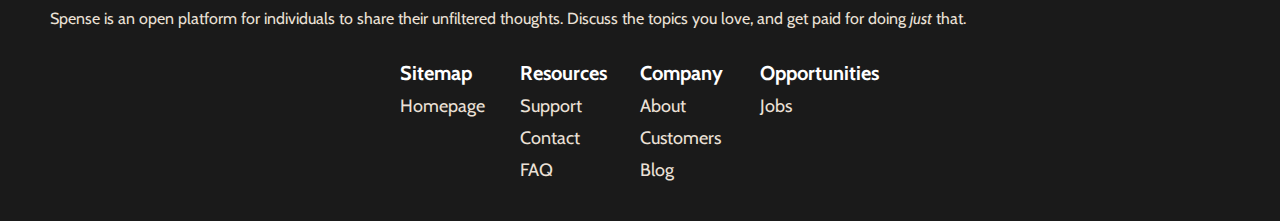
==== commit cbdb75ad: "update dropdown menu section" ====
--- a/index.html
+++ b/index.html
@@ -23,8 +23,8 @@
                     </ul>
                 </div>
                 <div class="signup">
-                    <button>Login</button>
-                    <button>Get Started</button>
+                    <a href="#"><button class="loginBtn">Login</button></a>
+                    <a href="#"><button class="signupBtn">Get Started</button></a>
                 </div>
             </div>
 
@@ -37,7 +37,9 @@
                         </svg>
                     </div>
 
-                    <div id = "sidebar" class = "menuSide">
+                    
+                </div>
+                <div id = "sidebar" class = "menuSide">
                         <ul class="navSidebar">
                             <li><a href="#">Business</a></li>
                             <li><a href="#">Pricing</a></li>
@@ -45,7 +47,6 @@
                             <li><button id = "sideBtn" class="contactBtn sideBtn">Login / Get Started</button></li>
                         </ul>
                     </div>
-                </div>
             <div class="headerBody">
                 <div class="headLeft">
                     <div class="bigText">Share you unfiltered thoughts. Get paid.</div>
@@ -107,6 +108,7 @@
             <div class="demoHighlight">
                 <div class="demoLeft">
                     <img class="textEd" src="Assets\Text Editor.png">
+                    <img class="textEdDesk" src="Assets\TextEditor2.jpg">
                 </div>
                 <div class="demoRight">
                     <div class="demoBigText">A text editor like no other.</div>
@@ -159,5 +161,6 @@
                 </div>
             </div>
         </div>
+        <script src="script.js"></script>
     </body>
 </html>--- a/style.css
+++ b/style.css
@@ -14,6 +14,7 @@
     .banner p {
         padding: 20px 30px 20px 30px;
         text-align: center;
+        font-size: 20px;
     }   
 
     .mobileBar {
@@ -282,6 +283,7 @@
     .banner p {
         padding: 20px 60px 20px 60px;
         text-align: center;
+        font-size: 20px;
     }   
 
     .mobileBar {
@@ -561,8 +563,9 @@
     }
         
     .banner p {
-        padding: 20px 150px 20px 150px;
+        padding: 20px 130px 20px 130px;
         text-align: center;
+        font-size: 15px;
     }   
 
     .mobileBar {
@@ -860,7 +863,6 @@
     background-color: #1a1a1a;
     color: #fff;
     font-family: 'Cabin', sans-serif;
-    font-size: 20px;
 }
 
 
